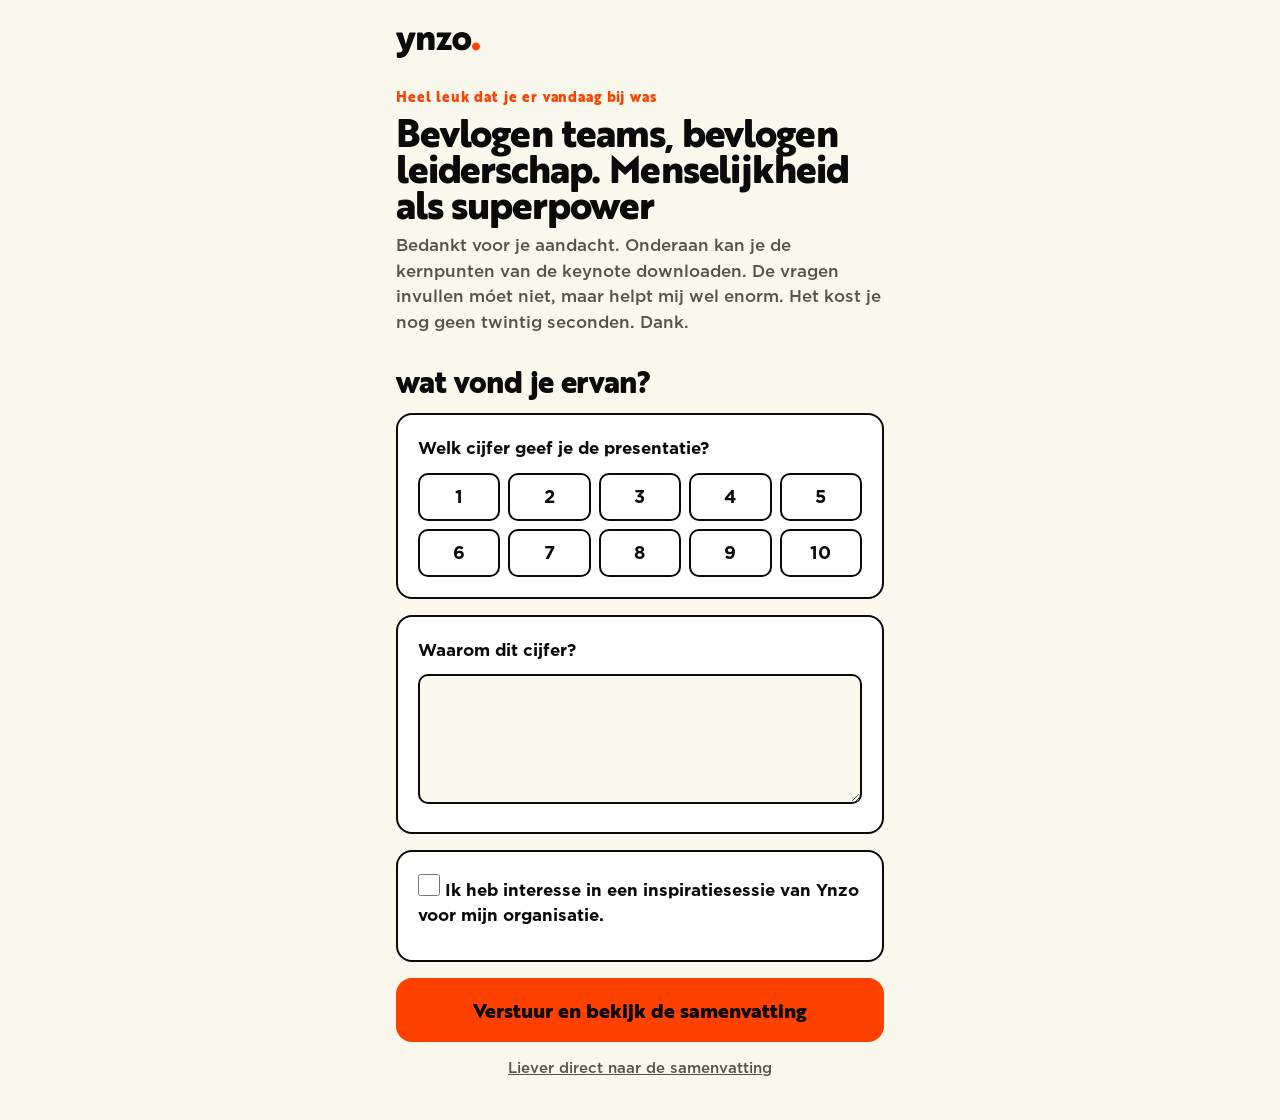
==== index.html @ feb18e5c "Nieuwe teksten in het eerste scherm van het formulier Co-Authored-By: Claude Opus 5.5 <noreply@anthr" ====
<!doctype html>
<html lang="nl">
<head>
  <meta charset="utf-8">
  <meta name="viewport" content="width=device-width, initial-scale=1, viewport-fit=cover">
  <title>Wat vond je ervan?</title>
  <meta name="robots" content="noindex">
  <link rel="stylesheet" href="/styles.css">
</head>
<body>
  <main class="wrap">
    <header>
      <img class="logo" src="/samenvatting/assets/logo.svg" alt="ynzo.">
      <p class="eyebrow">Heel leuk dat je er vandaag bij was</p>
      <h1>Bevlogen teams, bevlogen leiderschap. Menselijkheid als superpower</h1>
      <p class="lead">Bedankt voor je aandacht. Onderaan kan je de kernpunten van de keynote downloaden. De vragen invullen móet niet, maar helpt mij wel enorm. Het kost je nog geen twintig seconden. Dank.</p>
      <h2 class="form-title">wat vond je ervan?</h2>
    </header>

    <form id="feedback" novalidate>
      <fieldset class="block">
        <legend>Welk cijfer geef je de presentatie?</legend>
        <div class="scale" role="radiogroup" aria-label="Cijfer van 1 tot 10">
          <!-- 1 t/m 10, gevuld door app.js -->
        </div>
        <div class="scale-labels" aria-hidden="true"><span>1</span><span>10</span></div>
        <p class="error" id="score-error" hidden>Kies een cijfer.</p>
      </fieldset>

      <div class="block">
        <label for="reason">Waarom dit cijfer?</label>
        <textarea id="reason" name="reason" rows="4" maxlength="2000"></textarea>
      </div>

      <div class="block">
        <label class="check">
          <input type="checkbox" id="interest" name="interest">
          <span>Ik heb interesse in een inspiratiesessie van Ynzo voor mijn organisatie.</span>
        </label>

        <div id="contact" class="contact" hidden>
          <label for="email">E-mailadres</label>
          <input type="email" id="email" name="email" autocomplete="email" inputmode="email" maxlength="320">
          <p class="error" id="email-error" hidden>Vul een geldig e-mailadres in.</p>

          <p class="privacy">Ik gebruik je e-mailadres alleen om contact met je op te nemen over een inspiratiesessie. Geen nieuwsbrief, geen doorverkoop.</p>
        </div>
      </div>

      <!-- Honeypot tegen spambots, onzichtbaar voor mensen -->
      <div class="hp" aria-hidden="true">
        <label for="website">Website</label>
        <input type="text" id="website" name="website" tabindex="-1" autocomplete="off">
      </div>

      <button type="submit" class="primary" id="submit">Verstuur en bekijk de samenvatting</button>
      <a class="skip" id="skip" href="/samenvatting/">Liever direct naar de samenvatting</a>
    </form>
  </main>

  <script src="/config.js"></script>
  <script src="/app.js"></script>
</body>
</html>
---- styles.css ----
:root {
  --bg: #FAF8EC;
  --surface: #ffffff;
  --text: #0A0A0A;
  --muted: #55534c;
  --line: #0A0A0A;
  --accent: #FF4100;
  --accent-text: #0A0A0A;
  --error: #B42A00;
  --radius: 16px;
  --display: "Brother 1816 Soft", "Arial Rounded MT Bold", sans-serif;
}

@font-face { font-family: "Brother 1816 Soft"; font-weight: 800; font-display: swap; src: url("/samenvatting/assets/brother-1816-soft-800.ttf") format("truetype"); }
@font-face { font-family: "Gotham"; font-weight: 500; font-display: swap; src: url("/samenvatting/assets/gotham-500.otf") format("opentype"); }
@font-face { font-family: "Gotham"; font-weight: 700; font-display: swap; src: url("/samenvatting/assets/gotham-700.otf") format("opentype"); }

* { box-sizing: border-box; }

html, body { margin: 0; }

body {
  background: var(--bg);
  color: var(--text);
  font: 500 17px/1.5 Gotham, "Helvetica Neue", Arial, sans-serif;
  -webkit-font-smoothing: antialiased;
}

.wrap {
  max-width: 520px;
  margin: 0 auto;
  padding: 32px 16px calc(40px + env(safe-area-inset-bottom));
}

.logo { display: block; width: 84px; margin-bottom: 28px; }

.eyebrow {
  margin: 0 0 8px;
  font-family: var(--display);
  font-weight: 800;
  font-size: 14px;
  letter-spacing: .06em;
  color: var(--accent);
}

h1 {
  margin: 0 0 10px;
  font-family: var(--display);
  font-weight: 800;
  font-size: 38px;
  line-height: 0.95;
  letter-spacing: -0.03em;
}

.form-title {
  margin: 0 0 16px;
  font-family: var(--display);
  font-weight: 800;
  font-size: 30px;
  line-height: 1;
  letter-spacing: -0.02em;
}

.lead { margin: 0 0 32px; color: var(--muted); }

.block {
  margin: 0 0 16px;
  padding: 20px;
  border: 2px solid var(--line);
  border-radius: var(--radius);
  background: var(--surface);
}

fieldset.block { min-width: 0; }

legend, .block > label:first-child {
  display: block;
  padding: 0;
  margin-bottom: 12px;
  font-weight: 700;
}

legend { float: left; width: 100%; }
legend + * { clear: both; }

.scale {
  display: grid;
  grid-template-columns: repeat(5, 1fr);
  gap: 8px;
}

.scale input { position: absolute; opacity: 0; pointer-events: none; }

.scale label {
  display: flex;
  align-items: center;
  justify-content: center;
  height: 48px;
  border: 2px solid var(--line);
  border-radius: 10px;
  font-weight: 700;
  font-size: 18px;
  cursor: pointer;
  user-select: none;
  transition: background .15s, border-color .15s, color .15s;
}

.scale input:checked + label {
  background: var(--accent);
  border-color: var(--accent);
  color: var(--accent-text);
}

.scale input:focus-visible + label { outline: 2px solid var(--accent); outline-offset: 2px; }

.scale-labels {
  display: none;
}

textarea, input[type="text"], input[type="email"] {
  width: 100%;
  padding: 12px 14px;
  border: 2px solid var(--line);
  border-radius: 10px;
  background: var(--bg);
  color: var(--text);
  font: inherit;
}

textarea { resize: vertical; min-height: 110px; }

textarea:focus, input:focus { outline: 3px solid var(--accent); outline-offset: 1px; }

.check {
  display: flex;
  gap: 12px;
  align-items: flex-start;
  font-weight: 700;
  cursor: pointer;
}

.check input {
  flex: none;
  width: 22px;
  height: 22px;
  margin: 2px 0 0;
  accent-color: var(--accent);
}

.contact { margin-top: 18px; }

.contact label {
  display: block;
  margin: 14px 0 6px;
  font-size: 15px;
  font-weight: 700;
}

.privacy { margin: 14px 0 0; color: var(--muted); font-size: 14px; }

.error { margin: 10px 0 0; color: var(--error); font-size: 15px; }

.hp { position: absolute; left: -9999px; width: 1px; height: 1px; overflow: hidden; }

.primary {
  display: block;
  width: 100%;
  margin-top: 8px;
  padding: 17px 20px;
  border: 0;
  border-radius: var(--radius);
  background: var(--accent);
  color: var(--accent-text);
  font: inherit;
  font-family: var(--display);
  font-weight: 800;
  font-size: 20px;
  cursor: pointer;
}

.primary:disabled { opacity: .6; cursor: progress; }

.skip {
  display: block;
  margin-top: 16px;
  text-align: center;
  color: var(--muted);
  font-size: 15px;
}
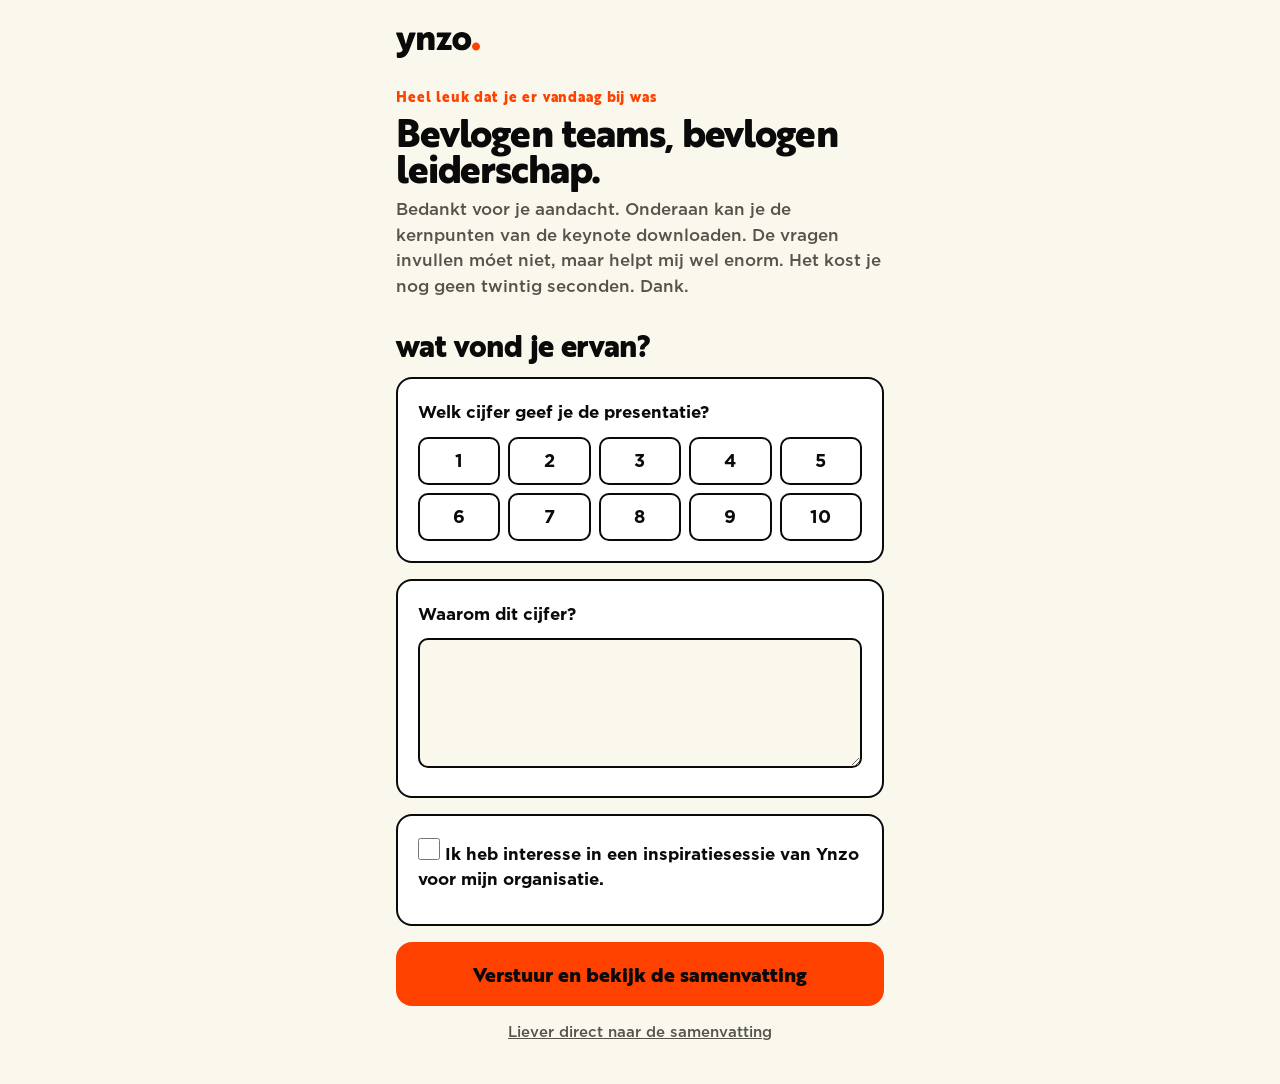
==== commit 683a215c: "Kop formulier ingekort Co-Authored-By: Claude Opus 5.5 <noreply@anthropic.com> Claude-Session: https" ====
--- a/index.html
+++ b/index.html
@@ -12,7 +12,7 @@
     <header>
       <img class="logo" src="/samenvatting/assets/logo.svg" alt="ynzo.">
       <p class="eyebrow">Heel leuk dat je er vandaag bij was</p>
-      <h1>Bevlogen teams, bevlogen leiderschap. Menselijkheid als superpower</h1>
+      <h1>Bevlogen teams, bevlogen leiderschap.</h1>
       <p class="lead">Bedankt voor je aandacht. Onderaan kan je de kernpunten van de keynote downloaden. De vragen invullen móet niet, maar helpt mij wel enorm. Het kost je nog geen twintig seconden. Dank.</p>
       <h2 class="form-title">wat vond je ervan?</h2>
     </header>
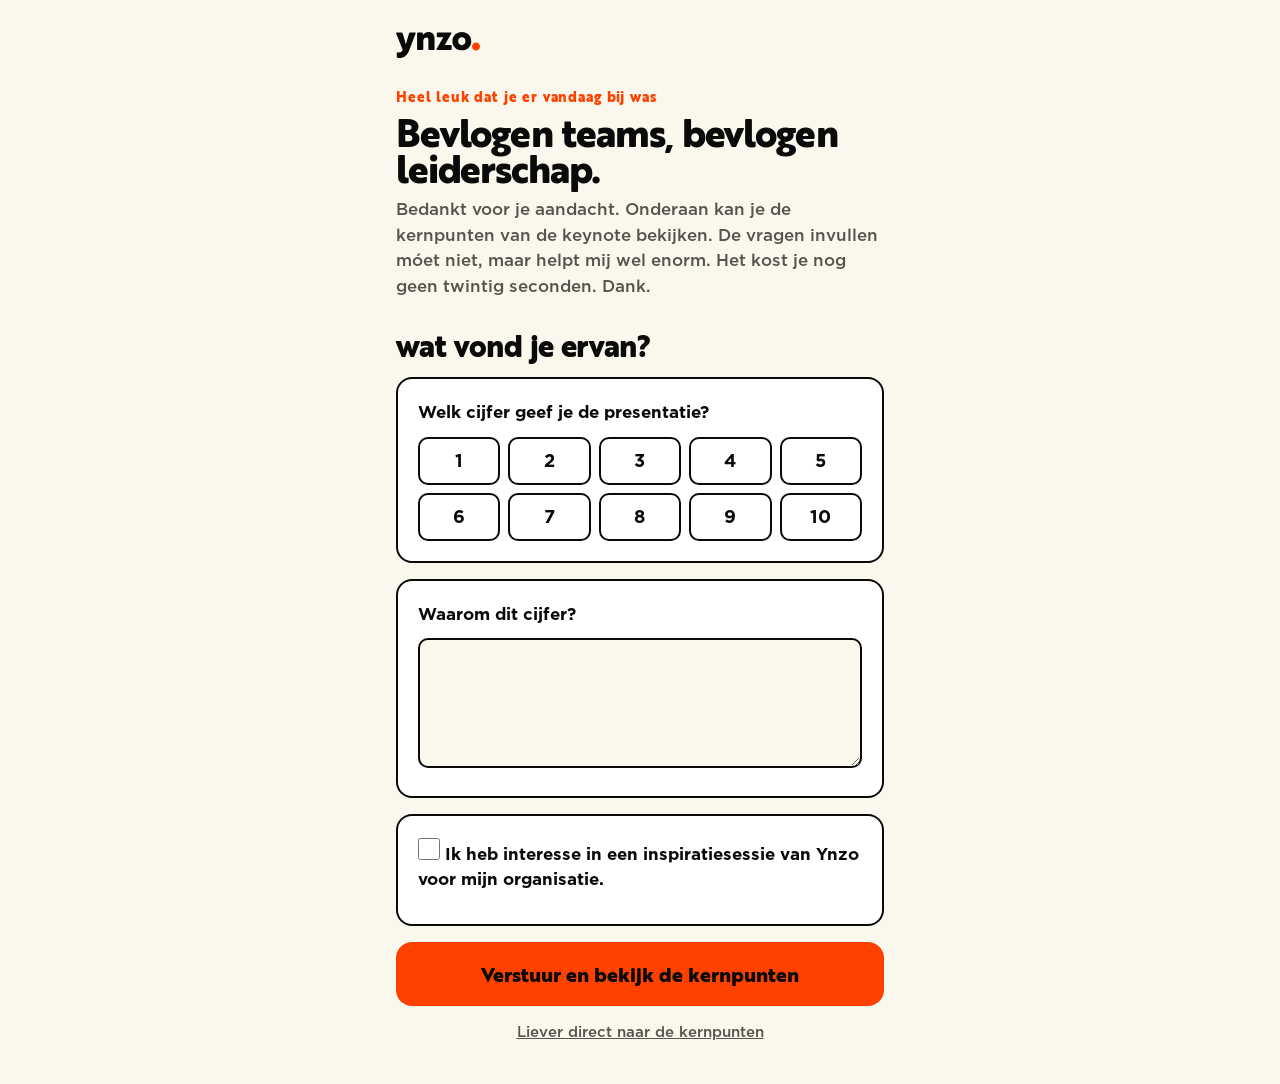
==== commit 3e7091cb: "Formulier: overal 'kernpunten bekijken' Co-Authored-By: Claude Opus 5.5 <noreply@anthropic.com> Clau" ====
--- a/index.html
+++ b/index.html
@@ -13,7 +13,7 @@
       <img class="logo" src="/samenvatting/assets/logo.svg" alt="ynzo.">
       <p class="eyebrow">Heel leuk dat je er vandaag bij was</p>
       <h1>Bevlogen teams, bevlogen leiderschap.</h1>
-      <p class="lead">Bedankt voor je aandacht. Onderaan kan je de kernpunten van de keynote downloaden. De vragen invullen móet niet, maar helpt mij wel enorm. Het kost je nog geen twintig seconden. Dank.</p>
+      <p class="lead">Bedankt voor je aandacht. Onderaan kan je de kernpunten van de keynote bekijken. De vragen invullen móet niet, maar helpt mij wel enorm. Het kost je nog geen twintig seconden. Dank.</p>
       <h2 class="form-title">wat vond je ervan?</h2>
     </header>
 
@@ -53,8 +53,8 @@
         <input type="text" id="website" name="website" tabindex="-1" autocomplete="off">
       </div>
 
-      <button type="submit" class="primary" id="submit">Verstuur en bekijk de samenvatting</button>
-      <a class="skip" id="skip" href="/samenvatting/">Liever direct naar de samenvatting</a>
+      <button type="submit" class="primary" id="submit">Verstuur en bekijk de kernpunten</button>
+      <a class="skip" id="skip" href="/samenvatting/">Liever direct naar de kernpunten</a>
     </form>
   </main>
 
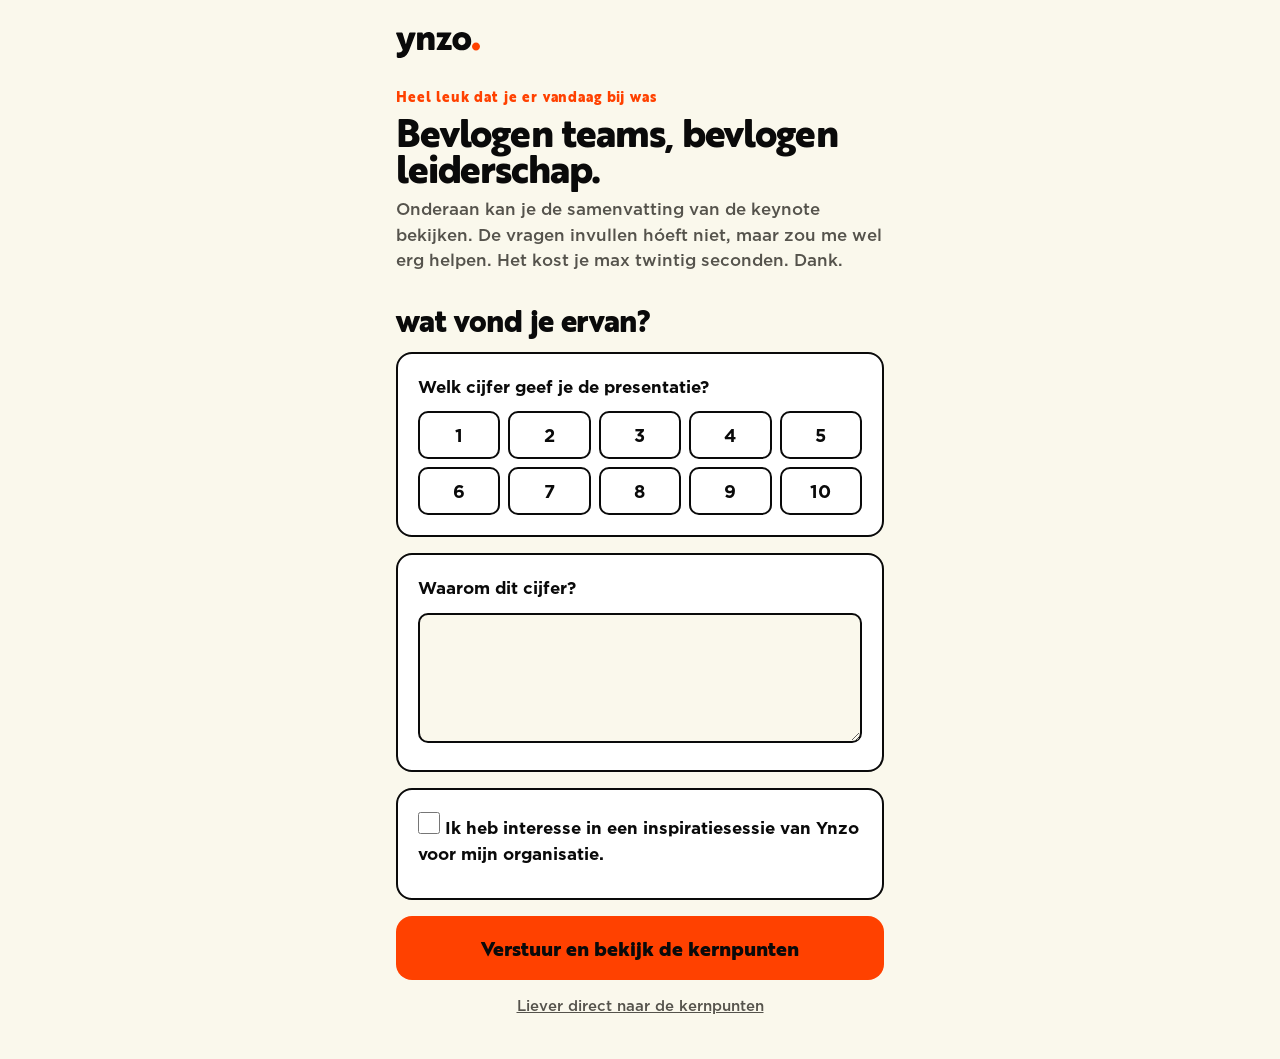
==== commit 9aa125e8: "Nieuwe introtekst formulier Co-Authored-By: Claude Opus 5.5 <noreply@anthropic.com> Claude-Session: " ====
--- a/index.html
+++ b/index.html
@@ -13,7 +13,7 @@
       <img class="logo" src="/samenvatting/assets/logo.svg" alt="ynzo.">
       <p class="eyebrow">Heel leuk dat je er vandaag bij was</p>
       <h1>Bevlogen teams, bevlogen leiderschap.</h1>
-      <p class="lead">Bedankt voor je aandacht. Onderaan kan je de kernpunten van de keynote bekijken. De vragen invullen móet niet, maar helpt mij wel enorm. Het kost je nog geen twintig seconden. Dank.</p>
+      <p class="lead">Onderaan kan je de samenvatting van de keynote bekijken. De vragen invullen hóeft niet, maar zou me wel erg helpen. Het kost je max twintig seconden. Dank.</p>
       <h2 class="form-title">wat vond je ervan?</h2>
     </header>
 
@@ -43,7 +43,10 @@
           <input type="email" id="email" name="email" autocomplete="email" inputmode="email" maxlength="320">
           <p class="error" id="email-error" hidden>Vul een geldig e-mailadres in.</p>
 
-          <p class="privacy">Ik gebruik je e-mailadres alleen om contact met je op te nemen over een inspiratiesessie. Geen nieuwsbrief, geen doorverkoop.</p>
+          <label for="organisation">Organisatie</label>
+          <input type="text" id="organisation" name="organisation" autocomplete="organization" maxlength="200">
+
+          <p class="privacy">Ik gebruik je gegevens alleen om contact met je op te nemen over een inspiratiesessie. Geen nieuwsbrief, geen doorverkoop.</p>
         </div>
       </div>
 
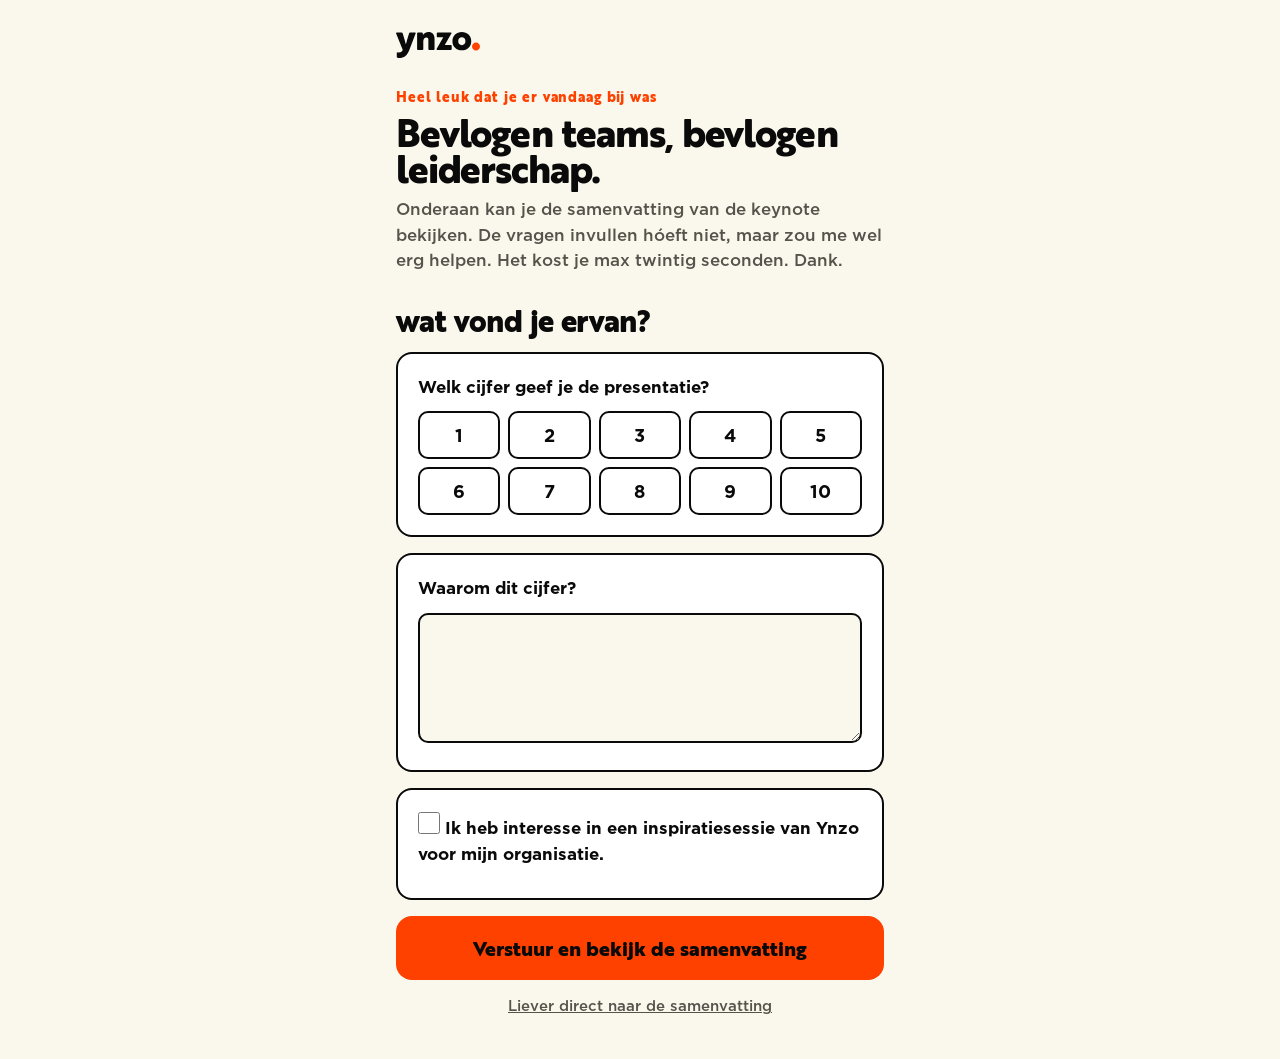
==== commit 8d6129e7: "Knop en link formulier: samenvatting Co-Authored-By: Claude Opus 5.5 <noreply@anthropic.com> Claude-" ====
--- a/index.html
+++ b/index.html
@@ -56,8 +56,8 @@
         <input type="text" id="website" name="website" tabindex="-1" autocomplete="off">
       </div>
 
-      <button type="submit" class="primary" id="submit">Verstuur en bekijk de kernpunten</button>
-      <a class="skip" id="skip" href="/samenvatting/">Liever direct naar de kernpunten</a>
+      <button type="submit" class="primary" id="submit">Verstuur en bekijk de samenvatting</button>
+      <a class="skip" id="skip" href="/samenvatting/">Liever direct naar de samenvatting</a>
     </form>
   </main>
 
